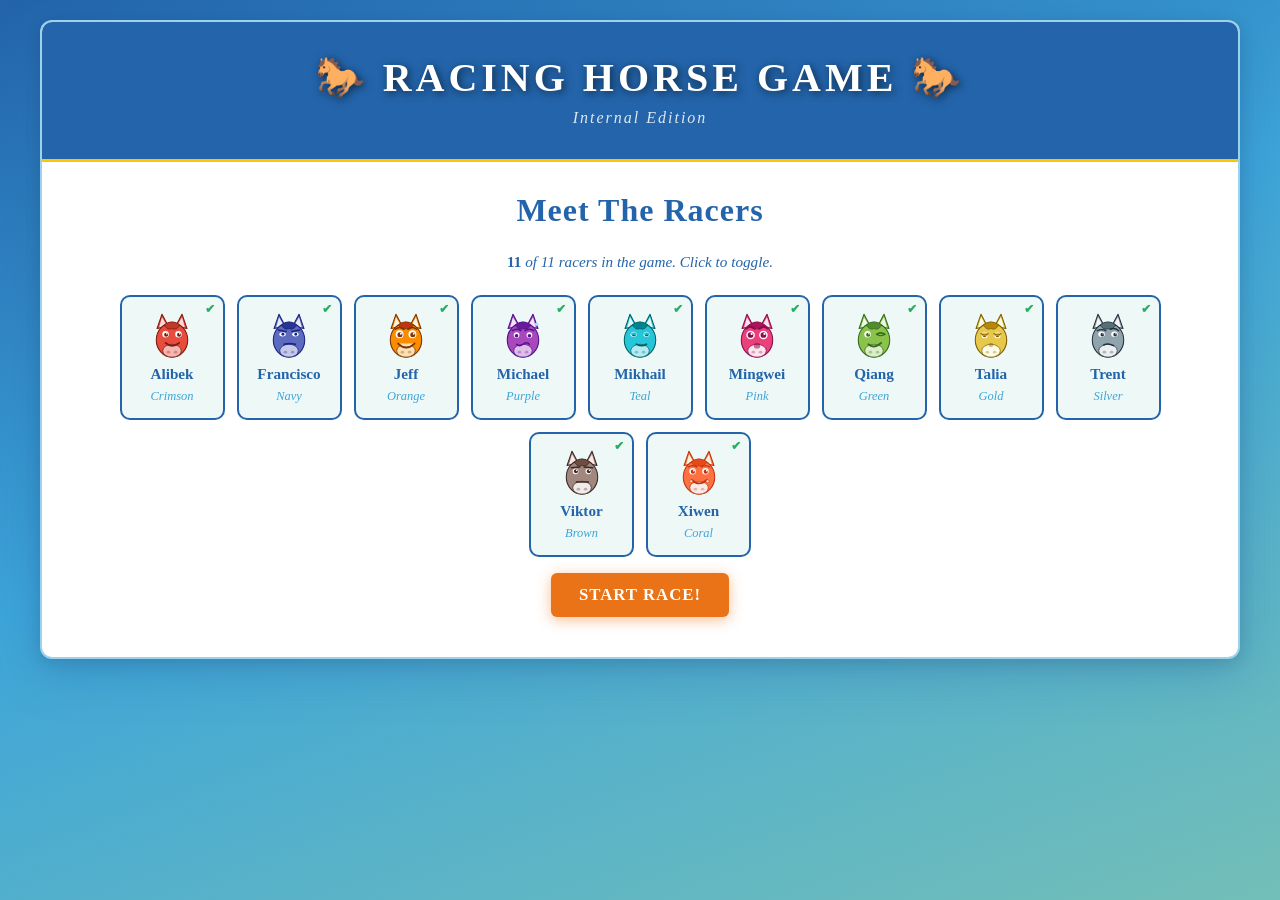
==== racing-horse-game-internal.html @ 30bafb3c "correct input and add internal version" ====
<!DOCTYPE html>
<html lang="en">
<head>
    <meta charset="UTF-8">
    <meta name="viewport" content="width=device-width, initial-scale=1.0">
    <title>Racing Horse Game — Internal</title>
    <style>
* {
    margin: 0;
    padding: 0;
    box-sizing: border-box;
}

body {
    font-family: Georgia, 'Times New Roman', serif;
    background: linear-gradient(160deg, #2364aa 0%, #3da5d9 45%, #73bfb8 100%);
    min-height: 100vh;
    padding: 20px;
}

.container {
    max-width: 1200px;
    margin: 0 auto;
    background: #ffffff;
    border-radius: 12px;
    box-shadow: 0 12px 48px rgba(35, 100, 170, 0.35), 0 4px 16px rgba(0,0,0,0.12);
    overflow: hidden;
    border: 2px solid rgba(61, 165, 217, 0.5);
}

header {
    background: #2364aa;
    color: #ffffff;
    text-align: center;
    padding: 32px 30px;
    border-bottom: 3px solid #fec601;
}

header h1 {
    font-size: 2.5em;
    font-weight: bold;
    font-family: Georgia, 'Palatino Linotype', serif;
    letter-spacing: 4px;
    text-transform: uppercase;
    text-shadow: 2px 2px 8px rgba(0, 0, 0, 0.6);
}

header .subtitle {
    margin-top: 8px;
    font-size: 1em;
    letter-spacing: 2px;
    opacity: 0.85;
    font-style: italic;
}

.phase {
    padding: 30px;
}

/* Pre-Race Phase */
.setup-section {
    text-align: center;
    margin-bottom: 10px;
}

.setup-section h2 {
    color: #2364aa;
    margin-bottom: 24px;
    font-size: 2em;
    font-family: Georgia, serif;
    font-weight: bold;
    letter-spacing: 1px;
}

/* Horse roster grid */
.horse-roster {
    display: flex;
    flex-wrap: wrap;
    gap: 12px;
    justify-content: center;
    margin: 0 0 16px;
}

.roster-card {
    display: flex;
    flex-direction: column;
    align-items: center;
    gap: 6px;
    background: #eef8f7;
    padding: 14px 16px;
    border-radius: 10px;
    border: 2px solid #73bfb8;
    width: 105px;
    flex: 0 0 105px;
    cursor: pointer;
    position: relative;
    transition: opacity 0.2s, border-color 0.2s, background 0.2s, transform 0.12s;
    user-select: none;
}

.roster-card:hover {
    transform: translateY(-2px);
}

.roster-card.enabled {
    background: #eef8f7;
    border-color: #2364aa;
}

.roster-card.disabled {
    background: #f0f0f0;
    border-color: #cccccc;
    opacity: 0.45;
}

.roster-card.disabled .roster-name {
    color: #999;
    text-decoration: line-through;
}

.roster-card.disabled .roster-color {
    color: #bbb;
}

/* Tick / cross badge */
.roster-toggle-badge {
    position: absolute;
    top: 6px;
    right: 8px;
    font-size: 0.75em;
    font-weight: bold;
    line-height: 1;
}

.roster-card.enabled  .roster-toggle-badge { color: #27ae60; }
.roster-card.disabled .roster-toggle-badge { color: #cc0000; }

/* Selection counter */
.selection-count {
    font-family: Georgia, serif;
    font-size: 0.95em;
    color: #2364aa;
    margin-bottom: 24px;
    font-style: italic;
}

.selection-count .count-num {
    font-weight: bold;
    font-style: normal;
}

.selection-count.warn {
    color: #cc0000;
}

.roster-name {
    font-weight: bold;
    font-family: Georgia, serif;
    color: #2364aa;
    font-size: 0.95em;
}

.roster-color {
    font-size: 0.78em;
    color: #3da5d9;
    font-style: italic;
    font-family: Georgia, serif;
}

button {
    background: #ea7317;
    color: #ffffff;
    border: none;
    padding: 12px 28px;
    font-size: 1.05em;
    border-radius: 6px;
    cursor: pointer;
    transition: transform 0.15s, box-shadow 0.15s, filter 0.15s;
    font-weight: bold;
    font-family: Georgia, serif;
    letter-spacing: 1px;
    text-transform: uppercase;
    box-shadow: 0 3px 14px rgba(234, 115, 23, 0.45);
}

button:hover {
    transform: translateY(-2px);
    box-shadow: 0 6px 18px rgba(0,0,0,0.3);
    filter: brightness(1.08);
}

button:active {
    transform: translateY(0);
}

/* Racing Phase */
.race-controls {
    text-align: center;
    margin-bottom: 20px;
}

.race-track {
    position: relative;
    background: linear-gradient(to right,
        #27ae60 0%,
        #2ecc71 48%,
        #27ae60 94%,
        #fec601 94%,
        #fec601 97%,
        #ea7317 100%);
    border: 3px solid #1e8449;
    border-radius: 10px;
    padding: 20px;
    min-height: 400px;
    overflow: hidden;
    box-shadow: inset 0 2px 14px rgba(0,0,0,0.15), 0 4px 16px rgba(39, 174, 96, 0.3);
}

/* Dynamic race track heights */
.race-track.track-1-horses  { min-height: 200px; }
.race-track.track-2-horses  { min-height: 280px; }
.race-track.track-3-horses  { min-height: 320px; }
.race-track.track-4-horses  { min-height: 360px; }
.race-track.track-5-horses  { min-height: 400px; }
.race-track.track-6-horses  { min-height: 420px; }
.race-track.track-7-horses  { min-height: 440px; }
.race-track.track-8-horses  { min-height: 460px; }
.race-track.track-9-horses  { min-height: 470px; }
.race-track.track-10-horses { min-height: 480px; }
.race-track.track-11-horses { min-height: 490px; }
.race-track.track-12-horses { min-height: 500px; }

.finish-line {
    position: absolute;
    right: 10px;
    top: 50%;
    transform: translateY(-50%);
    font-size: 3em;
    z-index: 10;
}

#horses-container {
    position: relative;
    height: 100%;
}

.horse-lane {
    display: flex;
    align-items: center;
    margin: 15px 0;
    position: relative;
    min-height: 50px;
    background: rgba(255, 255, 255, 0.22);
    border-radius: 25px;
    padding: 5px;
    border: 1px solid rgba(255,255,255,0.55);
}

/* Dynamic lane sizing */
.horses-container-1  .horse-lane { min-height: 120px; margin: 30px 0; }
.horses-container-2  .horse-lane { min-height: 100px; margin: 25px 0; }
.horses-container-3  .horse-lane { min-height: 80px;  margin: 20px 0; }
.horses-container-4  .horse-lane { min-height: 70px;  margin: 18px 0; }
.horses-container-5  .horse-lane { min-height: 60px;  margin: 15px 0; }
.horses-container-6  .horse-lane { min-height: 55px;  margin: 12px 0; }
.horses-container-7  .horse-lane { min-height: 50px;  margin: 10px 0; }
.horses-container-8  .horse-lane { min-height: 45px;  margin: 8px 0; }
.horses-container-9  .horse-lane { min-height: 40px;  margin: 7px 0; }
.horses-container-10 .horse-lane { min-height: 38px;  margin: 6px 0; }
.horses-container-11 .horse-lane { min-height: 36px;  margin: 5px 0; }
.horses-container-12 .horse-lane { min-height: 34px;  margin: 4px 0; }

.horse {
    position: absolute;
    left: 0;
    width: 54px;
    height: 66px;
    transition: none;
    z-index: 5;
    display: flex;
    align-items: center;
    justify-content: center;
}

.horse-icon {
    display: flex;
    align-items: center;
    justify-content: center;
    filter: drop-shadow(2px 3px 5px rgba(0,0,0,0.4));
    user-select: none;
}

.horse-running {
    animation: gallop 0.38s infinite;
    transform-origin: 50% 85%;
}

@keyframes gallop {
    0%, 100% { transform: translateY(0px)  rotate(0deg);  }
    20%       { transform: translateY(-5px) rotate(-7deg); }
    40%       { transform: translateY(-2px) rotate(1deg);  }
    60%       { transform: translateY(-4px) rotate(6deg);  }
    80%       { transform: translateY(-1px) rotate(-1deg); }
}

.horse.winner .horse-icon {
    animation: winnerPulse 0.7s infinite;
}

@keyframes winnerPulse {
    0%, 100% { transform: scale(1);    filter: drop-shadow(2px 3px 5px rgba(0,0,0,0.3)); }
    50%       { transform: scale(1.18); filter: drop-shadow(0 0 14px rgba(254,198,1,0.9)) drop-shadow(0 0 22px rgba(234,115,23,0.7)) drop-shadow(2px 3px 5px rgba(0,0,0,0.3)); }
}

.horse-name {
    position: absolute;
    left: 10px;
    top: 50%;
    transform: translateY(-50%);
    font-weight: bold;
    color: #2364aa;
    background: rgba(254, 198, 1, 0.92);
    padding: 4px 10px;
    border-radius: 12px;
    font-size: 0.85em;
    font-family: Georgia, serif;
    letter-spacing: 0.5px;
    border: 1px solid rgba(234, 115, 23, 0.4);
}

.finish-badge {
    position: absolute;
    left: calc(100% + 6px);
    top: 50%;
    transform: translateY(-50%);
    background: #2364aa;
    color: #ffffff;
    font-size: 0.65em;
    font-weight: bold;
    padding: 2px 7px;
    border-radius: 8px;
    white-space: nowrap;
    font-family: Georgia, serif;
    pointer-events: none;
    border: 1px solid rgba(254, 198, 1, 0.6);
}

#race-status {
    text-align: center;
    margin-top: 20px;
    font-size: 1.1em;
    font-weight: bold;
    color: #2364aa;
    font-family: Georgia, serif;
    letter-spacing: 0.5px;
}

/* Results Phase */
.results-container {
    text-align: center;
}

.results-container h2 {
    color: #2364aa;
    margin-bottom: 30px;
    font-size: 2.2em;
    font-family: Georgia, serif;
    font-weight: bold;
    letter-spacing: 2px;
    text-transform: uppercase;
}

#winner-announcement {
    background: #2364aa;
    color: #ffffff;
    padding: 24px 20px;
    border-radius: 10px;
    margin-bottom: 30px;
    font-size: 1.5em;
    font-weight: bold;
    font-family: Georgia, serif;
    letter-spacing: 1px;
    border: 3px solid #fec601;
    box-shadow: 0 6px 24px rgba(35, 100, 170, 0.4);
}

#final-positions {
    background: #eef8f7;
    border-radius: 10px;
    padding: 20px;
    margin-bottom: 30px;
    border: 1px solid #73bfb8;
}

.position-item {
    display: flex;
    justify-content: space-between;
    align-items: center;
    padding: 10px 14px;
    margin: 5px 0;
    background: #ffffff;
    border-radius: 6px;
    font-weight: bold;
    font-family: Georgia, serif;
    color: #2364aa;
    border: 1px solid rgba(115, 191, 184, 0.4);
}

.result-horse-name {
    font-size: 1.05em;
}

.result-horse-info {
    display: flex;
    align-items: center;
    gap: 7px;
    font-size: 0.9em;
    color: inherit;
}

/* 1st — yellow */
.position-item:nth-child(2) {
    background: #fec601;
    color: #2364aa;
    border-color: #ea7317;
}

/* 2nd — sky blue */
.position-item:nth-child(3) {
    background: #3da5d9;
    color: #ffffff;
    border-color: #2364aa;
}

/* 3rd — orange */
.position-item:nth-child(4) {
    background: #ea7317;
    color: #ffffff;
    border-color: #c0550e;
}

/* Utility */
.fade-in {
    animation: fadeIn 0.5s ease-in;
}

@keyframes fadeIn {
    from { opacity: 0; }
    to   { opacity: 1; }
}

/* Responsive */
@media (max-width: 768px) {
    .container {
        margin: 10px;
        border-radius: 10px;
    }

    header h1 {
        font-size: 1.8em;
        letter-spacing: 2px;
    }

    .roster-card {
        min-width: 75px;
        max-width: 100px;
        padding: 10px 10px;
    }

    .race-track {
        min-height: 300px;
    }

    .horses-container-9  .horse-lane { min-height: 32px; margin: 3px 0; }
    .horses-container-10 .horse-lane { min-height: 30px; margin: 3px 0; }
    .horses-container-11 .horse-lane { min-height: 28px; margin: 3px 0; }
    .horses-container-12 .horse-lane { min-height: 26px; margin: 2px 0; }

    .horse {
        width: 44px;
        height: 54px;
    }

    .horse-icon svg {
        width: 42px;
        height: 50px;
    }

    .finish-line {
        font-size: 2em;
    }
}

@media (max-width: 480px) {
    .roster-card {
        min-width: 65px;
        max-width: 85px;
        padding: 8px 8px;
    }

    .roster-name {
        font-size: 0.82em;
    }
}
    </style>
</head>
<body>
    <div class="container">
        <header>
            <h1>🐎 Racing Horse Game 🐎</h1>
            <p class="subtitle">Internal Edition</p>
        </header>

        <!-- Pre-Race Phase -->
        <div id="pre-race-phase" class="phase">
            <div class="setup-section">
                <h2>Meet The Racers</h2>
                <p class="selection-count" id="selection-count">Click a racer to toggle them in or out.</p>
                <div id="horse-roster" class="horse-roster"></div>
                <button id="start-race">Start Race!</button>
            </div>
        </div>

        <!-- Racing Phase -->
        <div id="racing-phase" class="phase" style="display: none;">
            <div class="race-controls">
                <button id="restart-game">New Race</button>
            </div>
            <div class="race-track">
                <div class="finish-line">🏁</div>
                <div id="horses-container"></div>
            </div>
            <div id="race-status">
                <p>Race in progress...</p>
            </div>
        </div>

        <!-- Results Phase -->
        <div id="results-phase" class="phase" style="display: none;">
            <div class="results-container">
                <h2>🏆 Race Results 🏆</h2>
                <div id="winner-announcement"></div>
                <div id="final-positions"></div>
                <button id="play-again">Race Again</button>
            </div>
        </div>
    </div>

    <script>
// Fixed team members in alphabetical order
const TEAM_NAMES  = ['Alibek', 'Francisco', 'Jeff', 'Michael', 'Mikhail', 'Mingwei', 'Qiang', 'Talia', 'Trent', 'Viktor', 'Xiwen'];
const TEAM_COLORS = ['Crimson', 'Navy', 'Orange', 'Purple', 'Teal', 'Pink', 'Green', 'Gold', 'Silver', 'Brown', 'Coral'];

class RacingHorseGameInternal {
    constructor() {
        this.horses = [];
        this.raceInProgress = false;
        this.animationFrameId = null;
        this.raceFinished = false;
        this.finishCount = 0;
        this.lastTimestamp = null;
        this.raceDistance = 1200;
        // All team members enabled by default
        this.enabled = TEAM_NAMES.map(() => true);

        this.initializeEventListeners();
        this.buildRoster();
    }

    initializeEventListeners() {
        document.getElementById('start-race').addEventListener('click', () => this.startRace());
        document.getElementById('restart-game').addEventListener('click', () => this.restartGame());
        document.getElementById('play-again').addEventListener('click', () => this.restartGame());
    }

    buildRoster() {
        const container = document.getElementById('horse-roster');
        container.innerHTML = '';
        TEAM_NAMES.forEach((name, i) => {
            const card = document.createElement('div');
            card.classList.add('roster-card', 'enabled');
            card.dataset.index = i;
            card.innerHTML = `
                <span class="roster-toggle-badge">✔</span>
                ${this.getHorseSVG(i, 40, 48)}
                <span class="roster-name">${name}</span>
                <span class="roster-color">${TEAM_COLORS[i]}</span>
            `;
            card.addEventListener('click', () => this.toggleMember(i));
            container.appendChild(card);
        });
        this.updateSelectionCount();
    }

    toggleMember(index) {
        this.enabled[index] = !this.enabled[index];
        const card = document.querySelector(`.roster-card[data-index="${index}"]`);
        const badge = card.querySelector('.roster-toggle-badge');
        if (this.enabled[index]) {
            card.classList.replace('disabled', 'enabled');
            badge.textContent = '✔';
        } else {
            card.classList.replace('enabled', 'disabled');
            badge.textContent = '✖';
        }
        this.updateSelectionCount();
    }

    updateSelectionCount() {
        const n = this.enabled.filter(Boolean).length;
        const el = document.getElementById('selection-count');
        if (n < 2) {
            el.className = 'selection-count warn';
            el.innerHTML = `<span class="count-num">${n}</span> racer${n === 1 ? '' : 's'} selected — need at least 2 to race.`;
        } else {
            el.className = 'selection-count';
            el.innerHTML = `<span class="count-num">${n}</span> of ${TEAM_NAMES.length} racers in the game. Click to toggle.`;
        }
    }

    startRace() {
        const activeIndices = TEAM_NAMES.map((_, i) => i).filter(i => this.enabled[i]);
        if (activeIndices.length < 2) {
            alert('Please enable at least 2 racers!');
            return;
        }
        this.horses = activeIndices.map((teamIndex) => ({
            name: TEAM_NAMES[teamIndex],
            position: 0,
            colorIndex: teamIndex,
            color: TEAM_COLORS[teamIndex],
            finished: false,
            finishTime: null,
            finishOrder: null,
            volatility: 0.2 + Math.random() * 0.878,
            velocity: 0,
            eventBoost: 0,
            paceTarget: 1.0,
            paceTimer: 0,
        }));

        this.showRacingPhase();
        this.createRaceTrack();
        this.beginRace();
    }

    showRacingPhase() {
        document.getElementById('pre-race-phase').style.display = 'none';
        const racingPhase = document.getElementById('racing-phase');
        racingPhase.style.display = 'block';
        racingPhase.classList.add('fade-in');
    }

    getHorseSVG(colorIndex, width = 52, height = 62) {
        const palettes = [
            { face:'#e74c3c', dark:'#7b1a0e', muzzle:'#f5b7b1', mane:'#c0392b', inner:'#fadbd8' }, // Crimson
            { face:'#5c6bc0', dark:'#1a237e', muzzle:'#c5cae9', mane:'#283593', inner:'#e8eaf6' }, // Navy
            { face:'#fb8c00', dark:'#7a3300', muzzle:'#ffe0b2', mane:'#bf360c', inner:'#fff3e0' }, // Orange
            { face:'#ab47bc', dark:'#4a148c', muzzle:'#e1bee7', mane:'#6a1b9a', inner:'#f3e5f5' }, // Purple
            { face:'#26c6da', dark:'#006064', muzzle:'#b2ebf2', mane:'#00838f', inner:'#e0f7fa' }, // Teal
            { face:'#ec407a', dark:'#880e4f', muzzle:'#fce4ec', mane:'#ad1457', inner:'#fce4ec' }, // Pink
            { face:'#8bc34a', dark:'#33691e', muzzle:'#dcedc8', mane:'#558b2f', inner:'#f1f8e9' }, // Green
            { face:'#e8c84a', dark:'#7a5e00', muzzle:'#fffde7', mane:'#b8860b', inner:'#fffde7' }, // Gold
            { face:'#90a4ae', dark:'#263238', muzzle:'#eceff1', mane:'#546e7a', inner:'#f5f5f5' }, // Silver
            { face:'#a1887f', dark:'#3e2723', muzzle:'#efebe9', mane:'#6d4c41', inner:'#fbe9e7' }, // Brown
            { face:'#ff7043', dark:'#bf360c', muzzle:'#fbe9e7', mane:'#e64a19', inner:'#fff3e0' }, // Coral
        ];

        const expressions = [
            // 0 — Happy
            { brows: '',
              eyes:  `<circle cx="19" cy="32" r="4.5" fill="white"/>
                      <circle cx="37" cy="32" r="4.5" fill="white"/>
                      <circle cx="19.8" cy="32.5" r="2.8" fill="{dark}"/>
                      <circle cx="37.8" cy="32.5" r="2.8" fill="{dark}"/>
                      <circle cx="20.8" cy="31.4" r="1.1" fill="white"/>
                      <circle cx="38.8" cy="31.4" r="1.1" fill="white"/>`,
              mouth: `<path d="M19,44 Q28,52 38,44" stroke="{dark}" stroke-width="2.5" fill="none" stroke-linecap="round"/>` },

            // 1 — Determined
            { brows: `<line x1="13" y1="26" x2="24" y2="28" stroke="{dark}" stroke-width="2.2" stroke-linecap="round"/>
                      <line x1="32" y1="28" x2="43" y2="26" stroke="{dark}" stroke-width="2.2" stroke-linecap="round"/>`,
              eyes:  `<ellipse cx="19" cy="32" rx="4.5" ry="3" fill="white"/>
                      <ellipse cx="37" cy="32" rx="4.5" ry="3" fill="white"/>
                      <circle cx="19.5" cy="32" r="2" fill="{dark}"/>
                      <circle cx="37.5" cy="32" r="2" fill="{dark}"/>`,
              mouth: `<path d="M21,46 Q28,44 37,46" stroke="{dark}" stroke-width="2" fill="none" stroke-linecap="round"/>` },

            // 2 — Excited
            { brows: `<path d="M13,25 Q19,20 25,25" stroke="{dark}" stroke-width="2" fill="none" stroke-linecap="round"/>
                      <path d="M31,25 Q37,20 43,25" stroke="{dark}" stroke-width="2" fill="none" stroke-linecap="round"/>`,
              eyes:  `<circle cx="19" cy="32" r="5.5" fill="white"/>
                      <circle cx="37" cy="32" r="5.5" fill="white"/>
                      <circle cx="19.5" cy="32.5" r="3.5" fill="{dark}"/>
                      <circle cx="37.5" cy="32.5" r="3.5" fill="{dark}"/>
                      <circle cx="20.8" cy="31.2" r="1.4" fill="white"/>
                      <circle cx="38.8" cy="31.2" r="1.4" fill="white"/>`,
              mouth: `<path d="M17,45 Q28,56 40,45" stroke="{dark}" stroke-width="2.5" fill="{muzzle}" stroke-linecap="round"/>` },

            // 3 — Nervous
            { brows: `<path d="M13,27 Q19,23 25,27" stroke="{dark}" stroke-width="2" fill="none" stroke-linecap="round"/>
                      <path d="M31,27 Q37,23 43,27" stroke="{dark}" stroke-width="2" fill="none" stroke-linecap="round"/>`,
              eyes:  `<circle cx="19" cy="33" r="4" fill="white"/>
                      <circle cx="37" cy="33" r="4" fill="white"/>
                      <circle cx="19" cy="34" r="2.5" fill="{dark}"/>
                      <circle cx="37" cy="34" r="2.5" fill="{dark}"/>
                      <path d="M44,18 Q47,13 50,18 Q47,23 44,18" fill="#aaddff"/>`,
              mouth: `<path d="M19,46 Q23,50 28,46 Q33,42 37,46" stroke="{dark}" stroke-width="2" fill="none" stroke-linecap="round"/>` },

            // 4 — Cool
            { brows: '',
              eyes:  `<ellipse cx="19" cy="32" rx="4.5" ry="3.5" fill="white"/>
                      <ellipse cx="37" cy="32" rx="4.5" ry="3.5" fill="white"/>
                      <ellipse cx="19.5" cy="32.5" rx="2.8" ry="2.2" fill="{dark}"/>
                      <ellipse cx="37.5" cy="32.5" rx="2.8" ry="2.2" fill="{dark}"/>
                      <rect x="14" y="29" width="10" height="4" rx="2" fill="{face}" opacity="0.75"/>
                      <rect x="32" y="29" width="10" height="4" rx="2" fill="{face}" opacity="0.75"/>`,
              mouth: `<path d="M23,46 Q31,50 37,46" stroke="{dark}" stroke-width="2.5" fill="none" stroke-linecap="round"/>` },

            // 5 — Surprised
            { brows: `<path d="M13,24 Q19,19 25,24" stroke="{dark}" stroke-width="2.5" fill="none" stroke-linecap="round"/>
                      <path d="M31,24 Q37,19 43,24" stroke="{dark}" stroke-width="2.5" fill="none" stroke-linecap="round"/>`,
              eyes:  `<circle cx="19" cy="33" r="6" fill="white"/>
                      <circle cx="37" cy="33" r="6" fill="white"/>
                      <circle cx="19" cy="33" r="4" fill="{dark}"/>
                      <circle cx="37" cy="33" r="4" fill="{dark}"/>
                      <circle cx="20.5" cy="31.5" r="1.6" fill="white"/>
                      <circle cx="38.5" cy="31.5" r="1.6" fill="white"/>`,
              mouth: `<ellipse cx="28" cy="48" rx="4.5" ry="4" fill="{dark}" opacity="0.55"/>` },

            // 6 — Winking
            { brows: '',
              eyes:  `<circle cx="19" cy="32" r="4.5" fill="white"/>
                      <circle cx="19.8" cy="32.5" r="2.8" fill="{dark}"/>
                      <circle cx="20.8" cy="31.4" r="1.1" fill="white"/>
                      <path d="M32,32 Q37,28 43,32" stroke="{dark}" stroke-width="2.5" fill="none" stroke-linecap="round"/>
                      <path d="M32,32 Q37,36 43,32" stroke="{dark}" stroke-width="1.5" fill="none" stroke-linecap="round"/>`,
              mouth: `<path d="M20,46 Q28,53 38,44" stroke="{dark}" stroke-width="2.5" fill="none" stroke-linecap="round"/>` },

            // 7 — Sleepy
            { brows: '',
              eyes:  `<circle cx="19" cy="33" r="4.5" fill="white"/>
                      <circle cx="37" cy="33" r="4.5" fill="white"/>
                      <circle cx="19" cy="33.5" r="2.8" fill="{dark}"/>
                      <circle cx="37" cy="33.5" r="2.8" fill="{dark}"/>
                      <rect x="14" y="29" width="10" height="5.5" rx="2" fill="{face}" opacity="0.85"/>
                      <rect x="32" y="29" width="10" height="5.5" rx="2" fill="{face}" opacity="0.85"/>
                      <path d="M14,31 Q19,35 24,31" stroke="{dark}" stroke-width="1.5" fill="none" stroke-linecap="round"/>
                      <path d="M32,31 Q37,35 42,31" stroke="{dark}" stroke-width="1.5" fill="none" stroke-linecap="round"/>`,
              mouth: `<ellipse cx="28" cy="47" rx="3.5" ry="3" fill="{dark}" opacity="0.4"/>` },

            // 8 — Smug
            { brows: `<path d="M13,27 Q19,24 25,27" stroke="{dark}" stroke-width="2" fill="none" stroke-linecap="round"/>
                      <path d="M31,25 Q37,22 43,27" stroke="{dark}" stroke-width="2" fill="none" stroke-linecap="round"/>`,
              eyes:  `<ellipse cx="19" cy="32" rx="4.5" ry="3.8" fill="white"/>
                      <ellipse cx="37" cy="32" rx="4.5" ry="3.8" fill="white"/>
                      <circle cx="20" cy="32.5" r="2.5" fill="{dark}"/>
                      <circle cx="38" cy="32.5" r="2.5" fill="{dark}"/>
                      <circle cx="21" cy="31.4" r="1" fill="white"/>
                      <circle cx="39" cy="31.4" r="1" fill="white"/>`,
              mouth: `<path d="M22,47 Q28,44 36,48" stroke="{dark}" stroke-width="2" fill="none" stroke-linecap="round"/>` },

            // 9 — Focused
            { brows: `<line x1="13" y1="27" x2="25" y2="26" stroke="{dark}" stroke-width="2" stroke-linecap="round"/>
                      <line x1="31" y1="26" x2="43" y2="27" stroke="{dark}" stroke-width="2" stroke-linecap="round"/>`,
              eyes:  `<circle cx="19" cy="32" r="4" fill="white"/>
                      <circle cx="37" cy="32" r="4" fill="white"/>
                      <circle cx="19.5" cy="32" r="2.8" fill="{dark}"/>
                      <circle cx="37.5" cy="32" r="2.8" fill="{dark}"/>
                      <circle cx="20.5" cy="31" r="1" fill="white"/>
                      <circle cx="38.5" cy="31" r="1" fill="white"/>`,
              mouth: `<line x1="20" y1="47" x2="37" y2="47" stroke="{dark}" stroke-width="2" stroke-linecap="round"/>` },

            // 10 — Cheerful
            { brows: `<path d="M13,26 Q19,22 25,26" stroke="{dark}" stroke-width="1.8" fill="none" stroke-linecap="round"/>
                      <path d="M31,26 Q37,22 43,26" stroke="{dark}" stroke-width="1.8" fill="none" stroke-linecap="round"/>`,
              eyes:  `<circle cx="19" cy="32" r="4.5" fill="white"/>
                      <circle cx="37" cy="32" r="4.5" fill="white"/>
                      <circle cx="19.5" cy="32.5" r="3" fill="{dark}"/>
                      <circle cx="37.5" cy="32.5" r="3" fill="{dark}"/>
                      <circle cx="20.8" cy="31.2" r="1.2" fill="white"/>
                      <circle cx="38.8" cy="31.2" r="1.2" fill="white"/>`,
              mouth: `<path d="M18,44 Q28,54 39,44" stroke="{dark}" stroke-width="2.5" fill="none" stroke-linecap="round"/>
                      <circle cx="17" cy="46" r="2" fill="{muzzle}" stroke="{dark}" stroke-width="0.8"/>
                      <circle cx="40" cy="46" r="2" fill="{muzzle}" stroke="{dark}" stroke-width="0.8"/>` },
        ];

        const p = palettes[colorIndex % palettes.length];
        const e = expressions[colorIndex % expressions.length];

        const fill = (s) => s
            .replace(/\{face\}/g,   p.face)
            .replace(/\{dark\}/g,   p.dark)
            .replace(/\{muzzle\}/g, p.muzzle)
            .replace(/\{mane\}/g,   p.mane)
            .replace(/\{inner\}/g,  p.inner);

        return `<svg xmlns="http://www.w3.org/2000/svg" viewBox="0 0 56 66" width="${width}" height="${height}" style="vertical-align:middle;flex-shrink:0">
  <polygon points="7,24 14,4 23,21" fill="${p.face}" stroke="${p.dark}" stroke-width="1.5" stroke-linejoin="round"/>
  <polygon points="10,22 14,8 21,20" fill="${p.inner}"/>
  <polygon points="33,21 42,4 49,24" fill="${p.face}" stroke="${p.dark}" stroke-width="1.5" stroke-linejoin="round"/>
  <polygon points="35,20 42,8 46,22" fill="${p.inner}"/>
  <ellipse cx="28" cy="40" rx="22" ry="24" fill="${p.face}" stroke="${p.dark}" stroke-width="1.5"/>
  <path d="M17,19 Q28,10 39,19 Q34,27 28,24 Q22,27 17,19" fill="${p.mane}" stroke="${p.dark}" stroke-width="1" stroke-linejoin="round"/>
  <ellipse cx="28" cy="55" rx="13" ry="9" fill="${p.muzzle}" stroke="${p.dark}" stroke-width="1"/>
  <ellipse cx="23" cy="57" rx="2.5" ry="2" fill="${p.dark}" opacity="0.3"/>
  <ellipse cx="33" cy="57" rx="2.5" ry="2" fill="${p.dark}" opacity="0.3"/>
  ${fill(e.brows)}
  ${fill(e.eyes)}
  ${fill(e.mouth)}
</svg>`;
    }

    createRaceTrack() {
        const horsesContainer = document.getElementById('horses-container');
        horsesContainer.innerHTML = '';
        horsesContainer.className = `horses-container-${this.horses.length}`;

        const raceTrack = document.querySelector('.race-track');
        raceTrack.className = `race-track track-${this.horses.length}-horses`;

        this.horses.forEach((horse, index) => {
            const horseLane = document.createElement('div');
            horseLane.classList.add('horse-lane');
            horseLane.innerHTML = `
                <div class="horse-name">${horse.name}</div>
                <div class="horse horse-running" id="horse-${index}">
                    <div class="horse-icon">${this.getHorseSVG(horse.colorIndex)}</div>
                </div>
            `;
            horsesContainer.appendChild(horseLane);
        });
    }

    beginRace() {
        this.raceInProgress = true;
        this.raceFinished = false;
        this.finishCount = 0;
        this.lastTimestamp = null;

        const BASE_V = 78;
        this.horses.forEach(horse => {
            horse.velocity   = BASE_V;
            horse.eventBoost = 0;
            horse.paceTarget = 1.0;
            horse.paceTimer  = Math.random() * 2;
        });

        document.getElementById('race-status').innerHTML = '<p>🏁 Race in progress... 🏁</p>';

        const loop = (timestamp) => {
            if (!this.raceInProgress) return;
            if (this.lastTimestamp === null) this.lastTimestamp = timestamp;
            const dt = Math.min((timestamp - this.lastTimestamp) / 1000, 0.05);
            this.lastTimestamp = timestamp;
            this.updateRace(dt);
            if (this.raceInProgress) {
                this.animationFrameId = requestAnimationFrame(loop);
            }
        };

        this.animationFrameId = requestAnimationFrame(loop);
    }

    updateRace(dt) {
        const BASE_V      = 78;
        const SMOOTH      = 8.0;
        const MIN_V       = 15;
        const EVENT_DECAY = 3.0;
        const MAX_STEP    = 78;

        this.horses.forEach((horse, index) => {
            if (horse.finished) return;

            horse.paceTimer -= dt;
            if (horse.paceTimer <= 0) {
                horse.paceTarget = 1.0 + (Math.random() - 0.5) * 4.5 * horse.volatility;
                horse.paceTarget = Math.max(0.25, horse.paceTarget);
                horse.paceTimer  = 0.2 + Math.random() * 0.3;
            }

            const jitter  = 1.0 + (Math.random() - 0.5) * 0.2;
            const targetV = BASE_V * horse.paceTarget * jitter;
            horse.velocity += (targetV - horse.velocity) * SMOOTH * dt;
            horse.velocity = Math.max(MIN_V, horse.velocity);

            if (Math.random() < 0.003) {
                horse.eventBoost = (Math.random() < 0.55)
                    ?  BASE_V * 0.5
                    : -BASE_V * 0.3;
            }

            horse.eventBoost *= (1 - EVENT_DECAY * dt);
            if (Math.abs(horse.eventBoost) < 0.5) horse.eventBoost = 0;

            const rawDelta = (horse.velocity + horse.eventBoost) * dt;
            const delta = Math.min(Math.max(rawDelta, -8), MAX_STEP);
            horse.position = Math.max(0, horse.position + delta);

            const horseElement = document.getElementById(`horse-${index}`);
            const visualPct = Math.min((horse.position / this.raceDistance) * 88, 88);
            horseElement.style.left = `${visualPct}%`;

            if (horse.position >= this.raceDistance) {
                horse.finished = true;
                horse.finishTime = performance.now();
                this.finishCount++;
                horse.finishOrder = this.finishCount;

                horseElement.classList.remove('horse-running');
                horseElement.classList.add('winner');
                this.attachFinishBadge(horse, index);
            }
        });

        this.updateLiveStatus();

        if (this.horses.every(h => h.finished)) {
            this.raceInProgress = false;
            cancelAnimationFrame(this.animationFrameId);
            setTimeout(() => this.endRace(), 2500);
        }
    }

    attachFinishBadge(horse, index) {
        const ordinals = ['1st 🥇', '2nd 🥈', '3rd 🥉', '4th', '5th', '6th', '7th', '8th', '9th', '10th', '11th', '12th'];
        const label = ordinals[horse.finishOrder - 1] || `${horse.finishOrder}th`;

        const badge = document.createElement('div');
        badge.className = 'finish-badge';
        badge.textContent = label;
        document.getElementById(`horse-${index}`).appendChild(badge);
    }

    updateLiveStatus() {
        const finished = this.horses
            .filter(h => h.finished)
            .sort((a, b) => a.finishOrder - b.finishOrder);

        let html = '<p>🏁 Race in progress';
        if (finished.length > 0) {
            const medals = ['🥇', '🥈', '🥉'];
            const parts = finished.map((h, i) => `${medals[i] || (i + 1) + '.'} ${h.name}`);
            html += ' &mdash; ' + parts.join(' &nbsp;|&nbsp; ');
        }
        html += '</p>';
        document.getElementById('race-status').innerHTML = html;
    }

    endRace() {
        if (this.animationFrameId) {
            cancelAnimationFrame(this.animationFrameId);
            this.animationFrameId = null;
        }

        const sortedHorses = [...this.horses].sort((a, b) => {
            if (a.finishOrder && b.finishOrder) return a.finishOrder - b.finishOrder;
            if (a.finishOrder) return -1;
            if (b.finishOrder) return 1;
            return b.position - a.position;
        });

        this.showResults(sortedHorses);
    }

    showResults(sortedHorses) {
        document.getElementById('racing-phase').style.display = 'none';

        const resultsPhase = document.getElementById('results-phase');
        resultsPhase.style.display = 'block';
        resultsPhase.classList.add('fade-in');

        const winner = sortedHorses[0];
        document.getElementById('winner-announcement').innerHTML = `
            <div>🏆 <strong>${winner.name}</strong> (${winner.color} Horse) WINS! 🏆</div>
            <div style="font-size: 0.8em; margin-top: 10px;">🎉 Congratulations! 🎉</div>
        `;

        const finalPositions = document.getElementById('final-positions');
        finalPositions.innerHTML = '<h3 style="margin-bottom: 15px;">Final Standings</h3>';

        sortedHorses.forEach((horse, index) => {
            const positionItem = document.createElement('div');
            positionItem.classList.add('position-item');

            let medal = '';
            if (index === 0)      medal = '🥇';
            else if (index === 1) medal = '🥈';
            else if (index === 2) medal = '🥉';
            else                  medal = `${index + 1}`;

            positionItem.innerHTML = `
                <span class="result-horse-name">${medal} ${horse.name}</span>
                <span class="result-horse-info">${this.getHorseSVG(horse.colorIndex, 32, 38)} <span>${horse.color} — #${horse.finishOrder}</span></span>
            `;
            finalPositions.appendChild(positionItem);
        });
    }

    restartGame() {
        this.raceInProgress = false;
        this.raceFinished = false;
        this.finishCount = 0;
        this.horses = [];

        if (this.animationFrameId) {
            cancelAnimationFrame(this.animationFrameId);
            this.animationFrameId = null;
        }

        document.getElementById('pre-race-phase').style.display = 'block';
        document.getElementById('racing-phase').style.display = 'none';
        document.getElementById('results-phase').style.display = 'none';
        this.updateSelectionCount();
    }
}

document.addEventListener('DOMContentLoaded', () => {
    new RacingHorseGameInternal();
});
    </script>
</body>
</html>
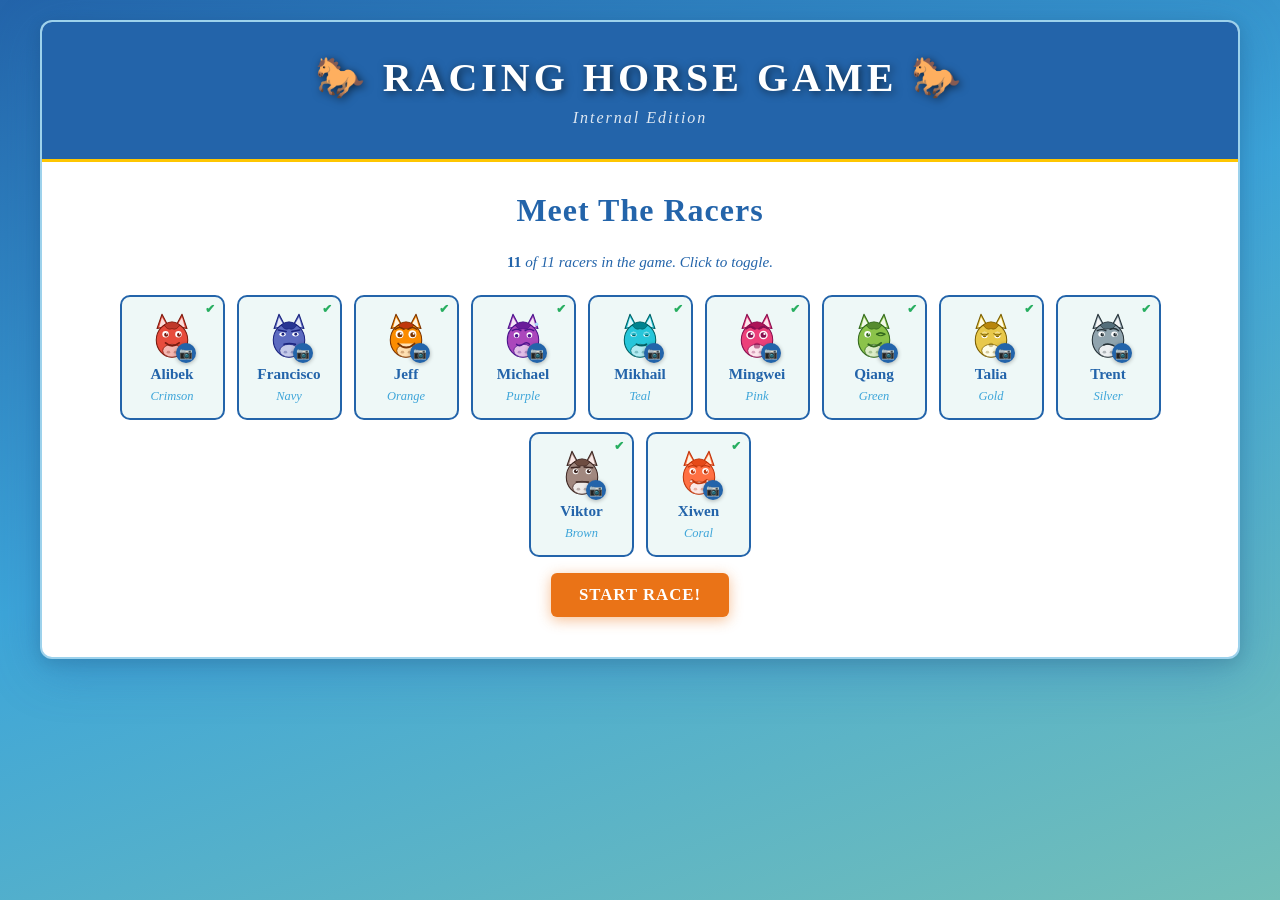
==== commit 54c3317f: "support emoji upload" ====
--- a/racing-horse-game-internal.html
+++ b/racing-horse-game-internal.html
@@ -130,10 +130,99 @@
     font-size: 0.75em;
     font-weight: bold;
     line-height: 1;
+    z-index: 2;
 }
 
 .roster-card.enabled  .roster-toggle-badge { color: #27ae60; }
 .roster-card.disabled .roster-toggle-badge { color: #cc0000; }
+
+/* Avatar upload */
+.avatar-wrapper {
+    position: relative;
+    display: flex;
+    align-items: center;
+    justify-content: center;
+}
+
+.avatar-img {
+    width: 48px;
+    height: 48px;
+    border-radius: 50%;
+    object-fit: cover;
+    border: 2px solid #73bfb8;
+    display: block;
+}
+
+.avatar-upload-btn {
+    position: absolute;
+    bottom: -4px;
+    right: -4px;
+    background: #2364aa;
+    color: #fff;
+    border: none;
+    border-radius: 50%;
+    width: 20px;
+    height: 20px;
+    font-size: 11px;
+    line-height: 20px;
+    text-align: center;
+    cursor: pointer;
+    padding: 0;
+    box-shadow: 0 1px 4px rgba(0,0,0,0.3);
+    transition: background 0.15s;
+    z-index: 3;
+    text-transform: none;
+    letter-spacing: 0;
+    font-weight: normal;
+    font-family: sans-serif;
+}
+
+.avatar-upload-btn:hover {
+    background: #ea7317;
+    transform: none;
+    box-shadow: 0 1px 4px rgba(0,0,0,0.3);
+    filter: none;
+}
+
+.avatar-clear-btn {
+    position: absolute;
+    bottom: -4px;
+    left: -4px;
+    background: #cc0000;
+    color: #fff;
+    border: none;
+    border-radius: 50%;
+    width: 20px;
+    height: 20px;
+    font-size: 13px;
+    line-height: 18px;
+    text-align: center;
+    cursor: pointer;
+    padding: 0;
+    box-shadow: 0 1px 4px rgba(0,0,0,0.3);
+    transition: background 0.15s;
+    z-index: 3;
+    text-transform: none;
+    letter-spacing: 0;
+    font-weight: normal;
+    font-family: sans-serif;
+}
+
+.avatar-clear-btn:hover {
+    background: #990000;
+    transform: none;
+    box-shadow: 0 1px 4px rgba(0,0,0,0.3);
+    filter: none;
+}
+
+/* Race track custom avatar */
+.horse-icon .avatar-img {
+    width: 52px;
+    height: 52px;
+    border-radius: 50%;
+    object-fit: cover;
+    border: 2px solid rgba(255,255,255,0.7);
+}
 
 /* Selection counter */
 .selection-count {
@@ -521,6 +610,9 @@
             </div>
         </div>
 
+        <!-- Hidden file input for avatar uploads -->
+        <input type="file" id="avatar-file-input" accept="image/*" style="display:none">
+
         <!-- Racing Phase -->
         <div id="racing-phase" class="phase" style="display: none;">
             <div class="race-controls">
@@ -571,6 +663,71 @@
         document.getElementById('start-race').addEventListener('click', () => this.startRace());
         document.getElementById('restart-game').addEventListener('click', () => this.restartGame());
         document.getElementById('play-again').addEventListener('click', () => this.restartGame());
+
+        // Single shared file input — handler swapped per member
+        const fileInput = document.getElementById('avatar-file-input');
+        fileInput.addEventListener('change', (e) => {
+            const file = e.target.files[0];
+            if (!file) return;
+            const reader = new FileReader();
+            reader.onload = (ev) => {
+                const dataURL = ev.target.result;
+                const idx = parseInt(fileInput.dataset.targetIndex);
+                localStorage.setItem(`rh-avatar-${TEAM_NAMES[idx]}`, dataURL);
+                this.refreshAvatarOnCard(idx);
+            };
+            reader.readAsDataURL(file);
+            // Reset so the same file can be re-uploaded if needed
+            fileInput.value = '';
+        });
+    }
+
+    // Returns an <img> if a custom avatar is stored, otherwise the horse SVG string
+    getAvatarHTML(colorIndex, width = 52, height = 62) {
+        const stored = localStorage.getItem(`rh-avatar-${TEAM_NAMES[colorIndex]}`);
+        if (stored) {
+            return `<img class="avatar-img" src="${stored}" width="${width}" height="${height}" alt="${TEAM_NAMES[colorIndex]}" style="width:${width}px;height:${height}px">`;
+        }
+        return this.getHorseSVG(colorIndex, width, height);
+    }
+
+    refreshAvatarOnCard(index) {
+        const card = document.querySelector(`.roster-card[data-index="${index}"]`);
+        if (!card) return;
+        const wrapper = card.querySelector('.avatar-wrapper');
+        wrapper.innerHTML = this._avatarWrapperContent(index, true);
+        this._bindAvatarButtons(card, index);
+    }
+
+    // Inner HTML for the avatar wrapper (SVG or img + upload/clear buttons)
+    _avatarWrapperContent(index, forRoster = true) {
+        const size = forRoster ? 48 : 48;
+        const stored = localStorage.getItem(`rh-avatar-${TEAM_NAMES[index]}`);
+        const icon = stored
+            ? `<img class="avatar-img" src="${stored}" width="${size}" height="${size}" alt="${TEAM_NAMES[index]}" style="width:${size}px;height:${size}px">`
+            : this.getHorseSVG(index, 40, 48);
+        const clearBtn = stored ? `<button class="avatar-clear-btn" title="Remove photo">×</button>` : '';
+        return `${icon}<button class="avatar-upload-btn" title="Upload photo">📷</button>${clearBtn}`;
+    }
+
+    _bindAvatarButtons(card, index) {
+        const uploadBtn = card.querySelector('.avatar-upload-btn');
+        const clearBtn  = card.querySelector('.avatar-clear-btn');
+        const fileInput = document.getElementById('avatar-file-input');
+
+        uploadBtn.addEventListener('click', (e) => {
+            e.stopPropagation();
+            fileInput.dataset.targetIndex = index;
+            fileInput.click();
+        });
+
+        if (clearBtn) {
+            clearBtn.addEventListener('click', (e) => {
+                e.stopPropagation();
+                localStorage.removeItem(`rh-avatar-${TEAM_NAMES[index]}`);
+                this.refreshAvatarOnCard(index);
+            });
+        }
     }
 
     buildRoster() {
@@ -582,11 +739,12 @@
             card.dataset.index = i;
             card.innerHTML = `
                 <span class="roster-toggle-badge">✔</span>
-                ${this.getHorseSVG(i, 40, 48)}
+                <div class="avatar-wrapper">${this._avatarWrapperContent(i)}</div>
                 <span class="roster-name">${name}</span>
                 <span class="roster-color">${TEAM_COLORS[i]}</span>
             `;
             card.addEventListener('click', () => this.toggleMember(i));
+            this._bindAvatarButtons(card, i);
             container.appendChild(card);
         });
         this.updateSelectionCount();
@@ -825,7 +983,7 @@
             horseLane.innerHTML = `
                 <div class="horse-name">${horse.name}</div>
                 <div class="horse horse-running" id="horse-${index}">
-                    <div class="horse-icon">${this.getHorseSVG(horse.colorIndex)}</div>
+                    <div class="horse-icon">${this.getAvatarHTML(horse.colorIndex)}</div>
                 </div>
             `;
             horsesContainer.appendChild(horseLane);
@@ -991,7 +1149,7 @@
 
             positionItem.innerHTML = `
                 <span class="result-horse-name">${medal} ${horse.name}</span>
-                <span class="result-horse-info">${this.getHorseSVG(horse.colorIndex, 32, 38)} <span>${horse.color} — #${horse.finishOrder}</span></span>
+                <span class="result-horse-info">${this.getAvatarHTML(horse.colorIndex, 32, 38)} <span>${localStorage.getItem(`rh-avatar-${TEAM_NAMES[horse.colorIndex]}`) ? horse.name : horse.color} — #${horse.finishOrder}</span></span>
             `;
             finalPositions.appendChild(positionItem);
         });
